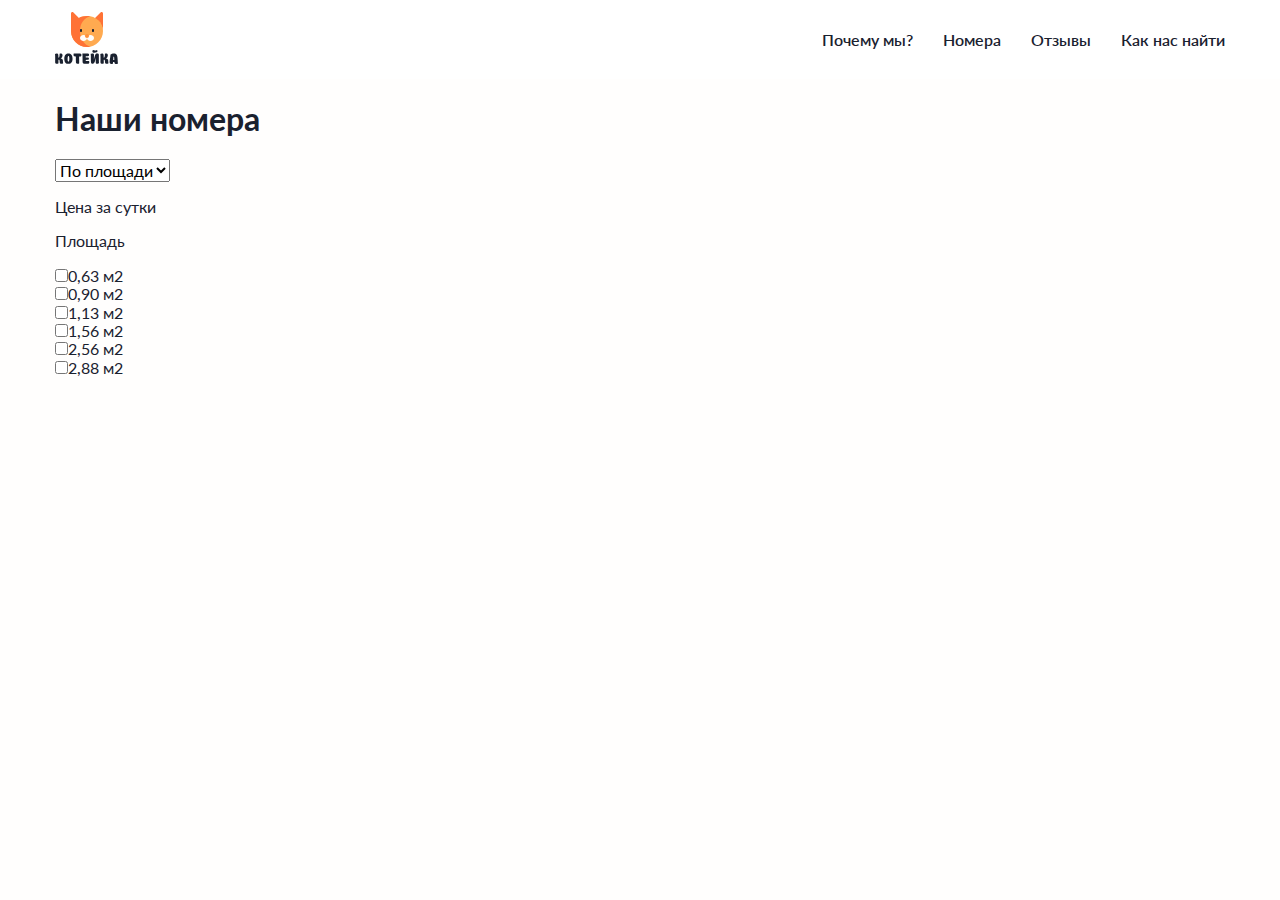
==== catalog.html @ 081e1d73 "add new page catalog" ====
<!DOCTYPE html>
<html lang="ru">

<head>
  <meta charset="UTF-8">
  <meta name="viewport" content="width=device-width, initial-scale=1.0">
  <title>Котейка - наши номера</title>
  <link href="https://fonts.googleapis.com/css2?family=Lato:wght@400;700&family=Rubik:wght@400;500;700&display=swap"
    rel="stylesheet">
  <link rel="stylesheet" href="css/swiper-bundle.min.css">
  <link rel="stylesheet" href="css/style.css">
</head>

<body>
  <div class="wrapper">
    <header class="header">
      <div class="container">
        <div class="header-wrapper">
          <div class="header-top">
            <a href="#" class="logo">
              <img src="img/logo.svg" alt="Icon Logo" class="logo__image">
            </a>
            <ul class="header-menu">
              <li class="header-menu__item">
                <a href="#" class="header-menu__link">Почему мы?</a>
              </li>
              <li class="header-menu__item">
                <a href="#" class="header-menu__link">Номера</a>
              </li>
              <li class="header-menu__item">
                <a href="#" class="header-menu__link">Отзывы</a>
              </li>
              <li class="header-menu__item">
                <a href="#" class="header-menu__link">Как нас найти</a>
              </li>
            </ul>
            <!-- /.header-menu -->
          </div>
        </div>
        <!-- /.header-wrapper -->
      </div>
      <!-- /.container -->
    </header>
  </div>
</body>
<div class="container">
  <div class="catalog-top">
    <h1 class="catalog-title">Наши номера</h1>
    <select class="main-list" name="" id="">
      <option value="">По площади</option>
      <option value="">По площади</option>
      <option value="">По цене</option>
      <option value="">По цене</option>
    </select>
  </div>
  <main class="select-rooms">
    <section class="parameters">
      <div class="price">
        <p>Цена за сутки</p>
      </div>
      <div class="room-size">
        <p>Площадь</p>
        <input type="checkbox" name="" value="0,63 м2">0,63 м2<br>
        <input type="checkbox" name="" value="0,90 м2">0,90 м2<br>
        <input type="checkbox" name="" value="1,13 м2">1,13 м2<br>
        <input type="checkbox" name="" value="1,56 м2">1,56 м2<br>
        <input type="checkbox" name="" value="2,56 м2">2,56 м2<br>
        <input type="checkbox" name="" value="2,88 м2">2,88 м2<br>
      </div>
    </section>
    <section class="catalog-rooms">

    </section>
  </main>
</div>

</html>
---- css/style.css ----
* {
  -webkit-box-sizing: border-box;
          box-sizing: border-box;
}

body {
  font-family: 'Lato', sans-serif;
  background: #FFFEFD;
  color: #1A212F;
}

.container {
  max-width: 1170px;
  margin: auto;
}

.block__title {
  text-align: center;
  font-family: Rubik;
  font-weight: bold;
  font-size: 36px;
  line-height: 43px;
  margin-top: 0px;
  margin-bottom: 70px;
}

/*! normalize.css v8.0.1 | MIT License | github.com/necolas/normalize.css */
/* Document
   ========================================================================== */
/**
 * 1. Correct the line height in all browsers.
 * 2. Prevent adjustments of font size after orientation changes in iOS.
 */
html {
  line-height: 1.15;
  /* 1 */
  -webkit-text-size-adjust: 100%;
  /* 2 */
}

/* Sections
   ========================================================================== */
/**
 * Remove the margin in all browsers.
 */
body {
  margin: 0;
}

/**
 * Render the `main` element consistently in IE.
 */
main {
  display: block;
}

/**
 * Correct the font size and margin on `h1` elements within `section` and
 * `article` contexts in Chrome, Firefox, and Safari.
 */
h1 {
  font-size: 2em;
  margin: 0.67em 0;
}

/* Grouping content
   ========================================================================== */
/**
 * 1. Add the correct box sizing in Firefox.
 * 2. Show the overflow in Edge and IE.
 */
hr {
  -webkit-box-sizing: content-box;
          box-sizing: content-box;
  /* 1 */
  height: 0;
  /* 1 */
  overflow: visible;
  /* 2 */
}

/**
 * 1. Correct the inheritance and scaling of font size in all browsers.
 * 2. Correct the odd `em` font sizing in all browsers.
 */
pre {
  font-family: monospace, monospace;
  /* 1 */
  font-size: 1em;
  /* 2 */
}

/* Text-level semantics
   ========================================================================== */
/**
 * Remove the gray background on active links in IE 10.
 */
a {
  background-color: transparent;
}

/**
 * 1. Remove the bottom border in Chrome 57-
 * 2. Add the correct text decoration in Chrome, Edge, IE, Opera, and Safari.
 */
abbr[title] {
  border-bottom: none;
  /* 1 */
  text-decoration: underline;
  /* 2 */
  -webkit-text-decoration: underline dotted;
          text-decoration: underline dotted;
  /* 2 */
}

/**
 * Add the correct font weight in Chrome, Edge, and Safari.
 */
b,
strong {
  font-weight: bolder;
}

/**
 * 1. Correct the inheritance and scaling of font size in all browsers.
 * 2. Correct the odd `em` font sizing in all browsers.
 */
code,
kbd,
samp {
  font-family: monospace, monospace;
  /* 1 */
  font-size: 1em;
  /* 2 */
}

/**
 * Add the correct font size in all browsers.
 */
small {
  font-size: 80%;
}

/**
 * Prevent `sub` and `sup` elements from affecting the line height in
 * all browsers.
 */
sub,
sup {
  font-size: 75%;
  line-height: 0;
  position: relative;
  vertical-align: baseline;
}

sub {
  bottom: -0.25em;
}

sup {
  top: -0.5em;
}

/* Embedded content
   ========================================================================== */
/**
 * Remove the border on images inside links in IE 10.
 */
img {
  border-style: none;
}

/* Forms
   ========================================================================== */
/**
 * 1. Change the font styles in all browsers.
 * 2. Remove the margin in Firefox and Safari.
 */
button,
input,
optgroup,
select,
textarea {
  font-family: inherit;
  /* 1 */
  font-size: 100%;
  /* 1 */
  line-height: 1.15;
  /* 1 */
  margin: 0;
  /* 2 */
}

/**
 * Show the overflow in IE.
 * 1. Show the overflow in Edge.
 */
button,
input {
  /* 1 */
  overflow: visible;
}

/**
 * Remove the inheritance of text transform in Edge, Firefox, and IE.
 * 1. Remove the inheritance of text transform in Firefox.
 */
button,
select {
  /* 1 */
  text-transform: none;
}

/**
 * Correct the inability to style clickable types in iOS and Safari.
 */
button,
[type="button"],
[type="reset"],
[type="submit"] {
  -webkit-appearance: button;
}

/**
 * Remove the inner border and padding in Firefox.
 */
button::-moz-focus-inner,
[type="button"]::-moz-focus-inner,
[type="reset"]::-moz-focus-inner,
[type="submit"]::-moz-focus-inner {
  border-style: none;
  padding: 0;
}

/**
 * Restore the focus styles unset by the previous rule.
 */
button:-moz-focusring,
[type="button"]:-moz-focusring,
[type="reset"]:-moz-focusring,
[type="submit"]:-moz-focusring {
  outline: 1px dotted ButtonText;
}

/**
 * Correct the padding in Firefox.
 */
fieldset {
  padding: 0.35em 0.75em 0.625em;
}

/**
 * 1. Correct the text wrapping in Edge and IE.
 * 2. Correct the color inheritance from `fieldset` elements in IE.
 * 3. Remove the padding so developers are not caught out when they zero out
 *    `fieldset` elements in all browsers.
 */
legend {
  -webkit-box-sizing: border-box;
          box-sizing: border-box;
  /* 1 */
  color: inherit;
  /* 2 */
  display: table;
  /* 1 */
  max-width: 100%;
  /* 1 */
  padding: 0;
  /* 3 */
  white-space: normal;
  /* 1 */
}

/**
 * Add the correct vertical alignment in Chrome, Firefox, and Opera.
 */
progress {
  vertical-align: baseline;
}

/**
 * Remove the default vertical scrollbar in IE 10+.
 */
textarea {
  overflow: auto;
}

/**
 * 1. Add the correct box sizing in IE 10.
 * 2. Remove the padding in IE 10.
 */
[type="checkbox"],
[type="radio"] {
  -webkit-box-sizing: border-box;
          box-sizing: border-box;
  /* 1 */
  padding: 0;
  /* 2 */
}

/**
 * Correct the cursor style of increment and decrement buttons in Chrome.
 */
[type="number"]::-webkit-inner-spin-button,
[type="number"]::-webkit-outer-spin-button {
  height: auto;
}

/**
 * 1. Correct the odd appearance in Chrome and Safari.
 * 2. Correct the outline style in Safari.
 */
[type="search"] {
  -webkit-appearance: textfield;
  /* 1 */
  outline-offset: -2px;
  /* 2 */
}

/**
 * Remove the inner padding in Chrome and Safari on macOS.
 */
[type="search"]::-webkit-search-decoration {
  -webkit-appearance: none;
}

/**
 * 1. Correct the inability to style clickable types in iOS and Safari.
 * 2. Change font properties to `inherit` in Safari.
 */
::-webkit-file-upload-button {
  -webkit-appearance: button;
  /* 1 */
  font: inherit;
  /* 2 */
}

/* Interactive
   ========================================================================== */
/*
 * Add the correct display in Edge, IE 10+, and Firefox.
 */
details {
  display: block;
}

/*
 * Add the correct display in all browsers.
 */
summary {
  display: list-item;
}

/* Misc
   ========================================================================== */
/**
 * Add the correct display in IE 10+.
 */
template {
  display: none;
}

/**
 * Add the correct display in IE 10.
 */
[hidden] {
  display: none;
}

.header {
  background-color: #fff;
  padding-top: 12px;
  padding-bottom: 12px;
}

.header-top {
  color: #1A212F;
  display: -webkit-box;
  display: -webkit-flex;
  display: -ms-flexbox;
  display: flex;
  -webkit-box-align: center;
  -webkit-align-items: center;
      -ms-flex-align: center;
          align-items: center;
  -webkit-box-pack: justify;
  -webkit-justify-content: space-between;
      -ms-flex-pack: justify;
          justify-content: space-between;
}

.header-menu {
  list-style: none;
  display: -webkit-box;
  display: -webkit-flex;
  display: -ms-flexbox;
  display: flex;
}

.header-menu__item {
  margin-left: 30px;
}

.header-menu__link {
  text-decoration: none;
  color: #1A212F;
  font-weight: 600;
  font-size: 16px;
  line-height: 19px;
}

.main {
  position: relative;
  background-image: url(../img/bg-main.jpg);
  max-width: 1366px;
  min-height: 504px;
  padding-top: 150px;
  padding-left: 100px;
}

.main::after {
  content: url(../../img/Vector.svg);
  position: absolute;
  top: 0;
  left: 0;
  bottom: 0;
  z-index: 0;
  height: 100%;
}

.main-banner {
  position: relative;
  max-width: 346px;
  z-index: 2;
}

.main-banner__city {
  font-size: 14px;
  line-height: 17px;
  margin: 0;
}

.main-banner__title {
  font-family: 'Rubik', sans-serif;
  font-weight: bold;
  font-size: 62px;
  line-height: 73px;
  margin: 0;
}

.main-banner__description {
  font-weight: 500;
  font-size: 20px;
  line-height: 24px;
  margin: 0 0 40px 0;
}

.main-banner__button {
  width: 206px;
  height: 50px;
  display: -webkit-box;
  display: -webkit-flex;
  display: -ms-flexbox;
  display: flex;
  -webkit-box-align: center;
  -webkit-align-items: center;
      -ms-flex-align: center;
          align-items: center;
  -webkit-box-pack: justify;
  -webkit-justify-content: space-between;
      -ms-flex-pack: justify;
          justify-content: space-between;
  padding-left: 20px;
  background: #FFFEFD;
  -webkit-box-shadow: 0px 5px 25px rgba(26, 33, 47, 0.1);
          box-shadow: 0px 5px 25px rgba(26, 33, 47, 0.1);
  -webkit-border-radius: 25px;
          border-radius: 25px;
  border: none;
  outline: none;
  font-weight: 600;
  font-size: 16px;
  line-height: 19px;
}

.advantages {
  padding-top: 140px;
  margin-bottom: 70px;
  background-color: #FFFDFB;
  position: relative;
}

.advantages .paw {
  position: absolute;
  background-image: url(../../img/paw.svg);
  position: absolute;
  top: 0;
  right: 0;
  width: 337px;
  height: 314px;
}

.advantages-block {
  display: -webkit-box;
  display: -webkit-flex;
  display: -ms-flexbox;
  display: flex;
  -webkit-flex-wrap: wrap;
      -ms-flex-wrap: wrap;
          flex-wrap: wrap;
  -webkit-box-pack: justify;
  -webkit-justify-content: space-between;
      -ms-flex-pack: justify;
          justify-content: space-between;
}

.advantages__card {
  max-width: 370px;
  height: 100%;
  padding: 30px;
  margin-bottom: 20px;
}

.advantages__card-icon {
  margin-bottom: 35px;
}

.advantages__card-title {
  font-family: 'Rubik', sans-serif;
  font-weight: 500;
  font-size: 22px;
  line-height: 120%;
  margin-bottom: 20px;
}

.advantages__card-description {
  font-family: Lato;
  font-size: 16px;
  line-height: 140%;
  width: 290px;
}

.swiper-container {
  width: 1030px;
  height: 480px;
  margin-left: 168px;
  position: relative;
}

.slider {
  margin-bottom: 140px;
}

.slider-button {
  position: absolute;
  width: 60px;
  height: 60px;
  border: none;
  bottom: 1px;
  z-index: 9;
  background: transparent;
}

.slider-button--next {
  right: 18px;
}

.slider-button--prev {
  right: 64px;
}

.room-image {
  width: 600px;
  height: 404px;
  position: absolute;
  -webkit-border-radius: 10px;
          border-radius: 10px;
  top: 0;
  left: 0;
}

.room_desc {
  position: absolute;
  width: 500px;
  height: 284px;
  -webkit-box-shadow: 0px 0px 25px rgba(208, 208, 208, 0.25);
          box-shadow: 0px 0px 25px rgba(208, 208, 208, 0.25);
  -webkit-border-radius: 8px;
          border-radius: 8px;
  left: 530px;
  top: 60px;
  padding: 40px 117px 40px 100px;
  background-color: #fff;
}

.img-arrow {
  position: absolute;
  top: 0;
  left: 0;
  width: 100%;
}

.swiper-pagination-bullet-active {
  color: #fab751 !important;
}

.swiper-pagination {
  bottom: 17px !important;
}

.room-list {
  padding-left: 0;
}

.room-item {
  list-style-type: none;
  margin-bottom: 20px;
}

.room-item::before {
  content: url(../img/icons/marks.svg);
  margin-right: 10px;
}

.room-item span {
  font-family: Lato;
  font-size: 16px;
  line-height: 19px;
}

.room-title {
  margin: 0;
  font-family: Rubik;
  font-weight: 500;
  font-size: 22px;
  line-height: 26px;
}

.room-order {
  width: 215px;
  height: 50px;
  display: -webkit-box;
  display: -webkit-flex;
  display: -ms-flexbox;
  display: flex;
  -webkit-box-align: center;
  -webkit-align-items: center;
      -ms-flex-align: center;
          align-items: center;
  -webkit-box-pack: justify;
  -webkit-justify-content: space-between;
      -ms-flex-pack: justify;
          justify-content: space-between;
  padding-left: 40px;
  background: #FF7236;
  -webkit-box-shadow: 0px 5px 25px rgba(26, 33, 47, 0.1);
          box-shadow: 0px 5px 25px rgba(26, 33, 47, 0.1);
  -webkit-border-radius: 25px;
          border-radius: 25px;
  border: none;
  outline: none;
  font-family: Lato;
  color: #fff;
  font-weight: 500;
  font-size: 16px;
  line-height: 19px;
}
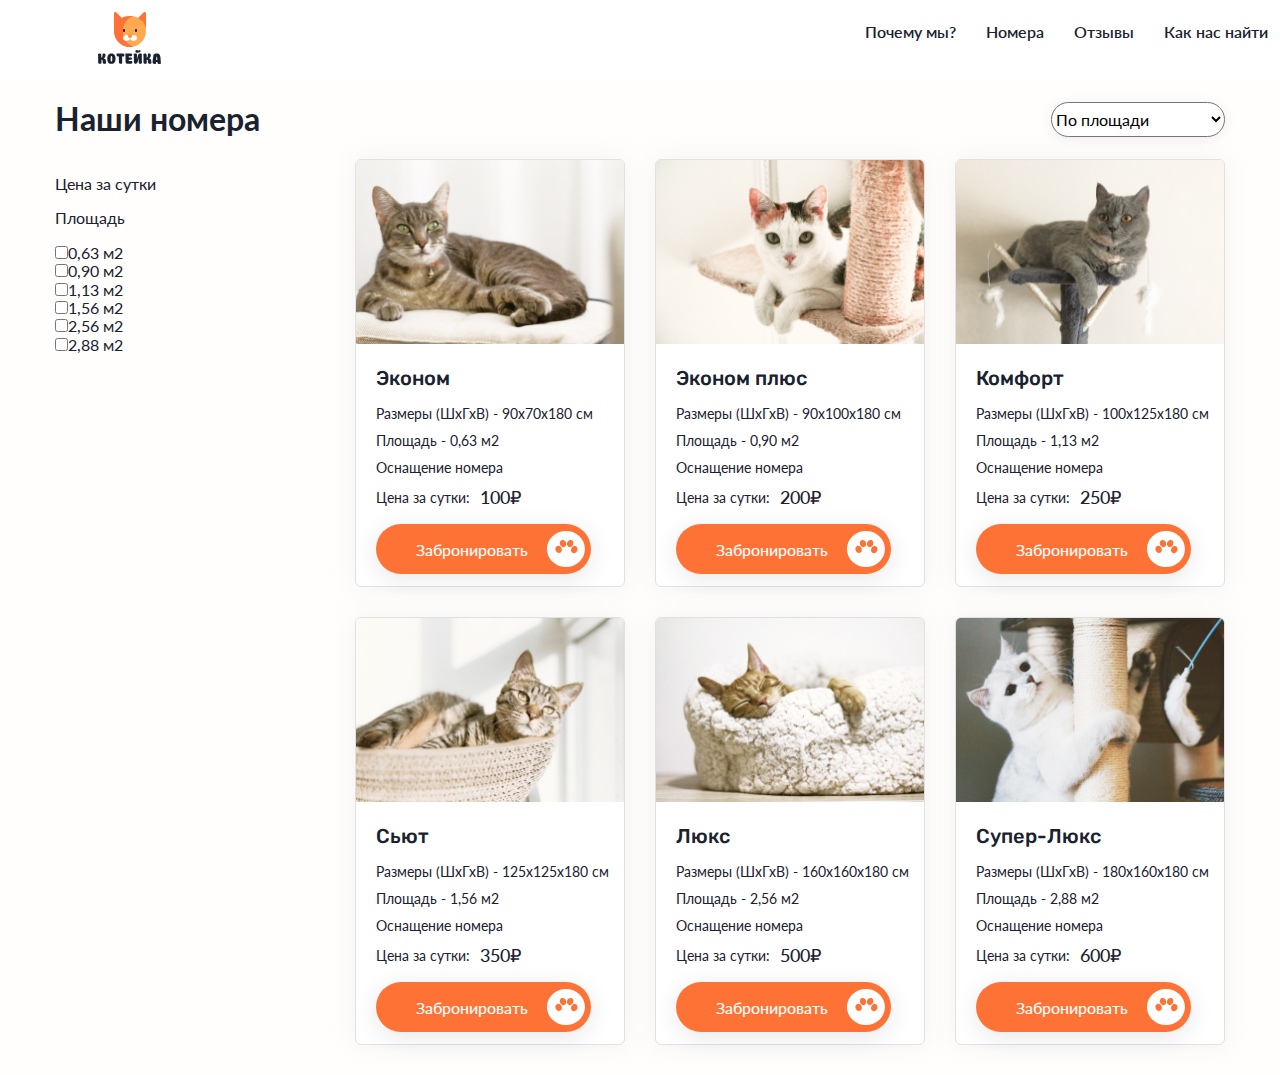
==== commit cead6cd2: "add room cards" ====
--- a/catalog.html
+++ b/catalog.html
@@ -17,7 +17,7 @@
       <div class="container">
         <div class="header-wrapper">
           <div class="header-top">
-            <a href="#" class="logo">
+            <a href="index.html" class="logo">
               <img src="img/logo.svg" alt="Icon Logo" class="logo__image">
             </a>
             <ul class="header-menu">
@@ -69,7 +69,130 @@
       </div>
     </section>
     <section class="catalog-rooms">
-
+      <div class="rooms-card">
+        <div class="card-top">
+          <img src="img/econom-room.jpg" alt="econom-room" class="roomphoto">
+        </div>
+        <div class="card-body">
+          <h3 class="body-title"> Эконом </h3>
+          <ul>
+            <li class="card-item">Размеры (ШхГхВ) - 90х70х180 см</li>
+            <li class="card-item">Площадь - 0,63 м2</li>
+            <li class="card-item equip">Оснащение номера <span>
+            </li>
+            <li class="card-item">Цена за сутки:
+              <span class="room-price">100&#8381;</span>
+            </li>
+          </ul>
+          <button type="submit" class="room-order">Забронировать
+            <img src="img/paw-btn.svg" alt=""> </button>
+        </div>
+      </div>
+
+      <div class="rooms-card">
+        <div class="card-top">
+          <img src="img/economplus-room.jpg" alt="economplus-room" class="roomphoto">
+        </div>
+        <div class="card-body">
+          <h3 class="body-title">Эконом плюс</h3>
+          <ul>
+            <li class="card-item">Размеры (ШхГхВ) - 90х100х180 см</li>
+            <li class="card-item">Площадь - 0,90 м2</li>
+            <li class="card-item equip">Оснащение номера <span>
+            </li>
+            <li class="card-item">Цена за сутки:
+              <span class="room-price">200&#8381;</span>
+            </li>
+          </ul>
+          <button type="submit" class="room-order">Забронировать
+            <img src="img/paw-btn.svg" alt=""> </button>
+        </div>
+
+      </div>
+
+      <div class="rooms-card">
+        <div class="card-top">
+          <img src="img/comfort-room.jpg" alt="comfort-room" class="roomphoto">
+        </div>
+        <div class="card-body">
+          <h3 class="body-title">Комфорт</h3>
+          <ul>
+            <li class="card-item">Размеры (ШхГхВ) - 100х125х180 см</li>
+            <li class="card-item">Площадь - 1,13 м2</li>
+            <li class="card-item equip">Оснащение номера <span>
+            </li>
+            <li class="card-item">Цена за сутки:
+              <span class="room-price">250&#8381;</span>
+            </li>
+          </ul>
+          <button type="submit" class="room-order">Забронировать
+            <img src="img/paw-btn.svg" alt=""> </button>
+        </div>
+
+      </div>
+
+      <div class="rooms-card">
+        <div class="card-top">
+          <img src="img/suite-room.jpg" alt="suite-room" class="roomphoto">
+        </div>
+        <div class="card-body">
+          <h3 class="body-title">Сьют</h3>
+          <ul>
+            <li class="card-item">Размеры (ШхГхВ) - 125х125х180 см</li>
+            <li class="card-item">Площадь - 1,56 м2</li>
+            <li class="card-item equip">Оснащение номера <span>
+            </li>
+            <li class="card-item">Цена за сутки:
+              <span class="room-price">350&#8381;</span>
+            </li>
+          </ul>
+          <button type="submit" class="room-order">Забронировать
+            <img src="img/paw-btn.svg" alt=""> </button>
+        </div>
+
+      </div>
+
+      <div class="rooms-card">
+        <div class="card-top">
+          <img src="img/luxe-room.jpg" alt="luxe-room" class="roomphoto">
+        </div>
+        <div class="card-body">
+          <h3 class="body-title">Люкс</h3>
+          <ul>
+            <li class="card-item">Размеры (ШхГхВ) - 160х160х180 см</li>
+            <li class="card-item">Площадь - 2,56 м2</li>
+            <li class="card-item equip">Оснащение номера <span>
+            </li>
+            <li class="card-item">Цена за сутки:
+              <span class="room-price">500&#8381;</span>
+            </li>
+          </ul>
+          <button type="submit" class="room-order">Забронировать
+            <img src="img/paw-btn.svg" alt=""> </button>
+        </div>
+
+      </div>
+
+      <div class="rooms-card">
+        <div class="card-top">
+          <img src="img/superluxe-room.jpg" alt="superluxe-room" class="roomphoto">
+        </div>
+        <div class="card-body">
+          <h3 class="body-title">Супер-Люкс</h3>
+          <ul>
+            <li class="card-item">Размеры (ШхГхВ) - 180х160х180 см</li>
+            <li class="card-item">Площадь - 2,88 м2</li>
+            <li class="card-item equip">Оснащение номера <span>
+            </li>
+            <li class="card-item">Цена за сутки:
+              <span class="room-price">600&#8381;</span>
+            </li>
+          </ul>
+          <button type="submit" class="room-order">Забронировать
+            <img src="img/paw-btn.svg" alt=""> </button>
+        </div>
+
+      </div>
     </section>
   </main>
 </div>
--- a/css/style.css
+++ b/css/style.css
@@ -7,6 +7,11 @@
   font-family: 'Lato', sans-serif;
   background: #FFFEFD;
   color: #1A212F;
+}
+
+.wrapper {
+  width: 1366px;
+  margin: 0 auto;
 }
 
 .container {
@@ -416,10 +421,11 @@
   min-height: 504px;
   padding-top: 150px;
   padding-left: 100px;
+  margin: 0 auto;
 }
 
 .main::after {
-  content: url(../../img/Vector.svg);
+  content: url(../img/Vector.svg);
   position: absolute;
   top: 0;
   left: 0;
@@ -430,7 +436,6 @@
 
 .main-banner {
   position: relative;
-  max-width: 346px;
   z-index: 2;
 }
 
@@ -491,13 +496,12 @@
 }
 
 .advantages .paw {
+  background-image: url(../img/paw.svg);
   position: absolute;
-  background-image: url(../../img/paw.svg);
-  position: absolute;
-  top: 0;
+  top: -20px;
   right: 0;
   width: 337px;
-  height: 314px;
+  height: 390px;
 }
 
 .advantages-block {
@@ -516,9 +520,15 @@
 
 .advantages__card {
   max-width: 370px;
-  height: 100%;
+  max-height: 100%;
   padding: 30px;
   margin-bottom: 20px;
+  background-color: #fff;
+  z-index: 9;
+  -webkit-box-shadow: 0px 0px 25px rgba(208, 208, 208, 0.25);
+          box-shadow: 0px 0px 25px rgba(208, 208, 208, 0.25);
+  -webkit-border-radius: 8px;
+          border-radius: 8px;
 }
 
 .advantages__card-icon {
@@ -538,6 +548,10 @@
   font-size: 16px;
   line-height: 140%;
   width: 290px;
+}
+
+.rooms {
+  position: relative;
 }
 
 .swiper-container {
@@ -562,7 +576,7 @@
 }
 
 .slider-button--next {
-  right: 18px;
+  right: 14px;
 }
 
 .slider-button--prev {
@@ -600,8 +614,13 @@
   width: 100%;
 }
 
+.swiper-pagination-bullet {
+  width: 12px;
+  height: 12px;
+}
+
 .swiper-pagination-bullet-active {
-  color: #fab751 !important;
+  background-color: #fab751 !important;
 }
 
 .swiper-pagination {
@@ -665,3 +684,149 @@
   font-size: 16px;
   line-height: 19px;
 }
+
+.fish {
+  background-image: url(../img/fish.svg);
+  position: absolute;
+  top: 24px;
+  left: 0;
+  width: 484px;
+  height: 151px;
+}
+
+.catalog-top {
+  display: -webkit-box;
+  display: -webkit-flex;
+  display: -ms-flexbox;
+  display: flex;
+  -webkit-box-pack: justify;
+  -webkit-justify-content: space-between;
+      -ms-flex-pack: justify;
+          justify-content: space-between;
+  -webkit-box-align: center;
+  -webkit-align-items: center;
+      -ms-flex-align: center;
+          align-items: center;
+}
+
+.main-list {
+  width: 174px;
+  height: 35px;
+  background: #FFFFFF;
+  -webkit-box-shadow: 0px 2px 12px rgba(173, 152, 143, 0.18);
+          box-shadow: 0px 2px 12px rgba(173, 152, 143, 0.18);
+  -webkit-border-radius: 25px;
+          border-radius: 25px;
+}
+
+.select-rooms {
+  display: -webkit-box;
+  display: -webkit-flex;
+  display: -ms-flexbox;
+  display: flex;
+}
+
+.parameters {
+  width: 210px;
+  height: 624px;
+  margin-right: 90px;
+}
+
+.catalog-rooms {
+  width: 870px;
+  display: -webkit-box;
+  display: -webkit-flex;
+  display: -ms-flexbox;
+  display: flex;
+  -webkit-box-pack: justify;
+  -webkit-justify-content: space-between;
+      -ms-flex-pack: justify;
+          justify-content: space-between;
+  -webkit-flex-wrap: wrap;
+      -ms-flex-wrap: wrap;
+          flex-wrap: wrap;
+}
+
+.rooms-card {
+  background: #FFFFFF;
+  border: 1px solid #E1E1E1;
+  -webkit-box-shadow: 0px 0px 25px rgba(208, 208, 208, 0.25);
+          box-shadow: 0px 0px 25px rgba(208, 208, 208, 0.25);
+  -webkit-border-radius: 6px;
+          border-radius: 6px;
+  width: 270px;
+  height: 428px;
+  margin-bottom: 30px;
+}
+
+.card-body {
+  padding-left: 20px;
+}
+
+.card-top {
+  margin-bottom: 20px;
+}
+
+.roomphoto {
+  width: 100%;
+  -webkit-border-radius: 5px 5px 0px 0px;
+          border-radius: 5px 5px 0px 0px;
+}
+
+.body-title {
+  margin: 0px 0px 15px 0px;
+  font-family: Rubik;
+  font-weight: 500;
+  font-size: 20px;
+  display: -webkit-box;
+  display: -webkit-flex;
+  display: -ms-flexbox;
+  display: flex;
+  -webkit-box-align: center;
+  -webkit-align-items: center;
+      -ms-flex-align: center;
+          align-items: center;
+  color: #1A212F;
+}
+
+ul {
+  padding-left: 0;
+  margin-top: 0;
+}
+
+li {
+  list-style: none;
+}
+
+.card-item {
+  font-family: Lato;
+  font-size: 14px;
+  line-height: 17px;
+  display: -webkit-box;
+  display: -webkit-flex;
+  display: -ms-flexbox;
+  display: flex;
+  -webkit-box-align: center;
+  -webkit-align-items: center;
+      -ms-flex-align: center;
+          align-items: center;
+  color: #1A212F;
+  margin-bottom: 10px;
+}
+
+.room-price {
+  font-family: Lato;
+  font-weight: 500;
+  font-size: 18px;
+  line-height: 22px;
+  display: -webkit-box;
+  display: -webkit-flex;
+  display: -ms-flexbox;
+  display: flex;
+  -webkit-box-align: center;
+  -webkit-align-items: center;
+      -ms-flex-align: center;
+          align-items: center;
+  color: #1A212F;
+  margin-left: 10px;
+}
